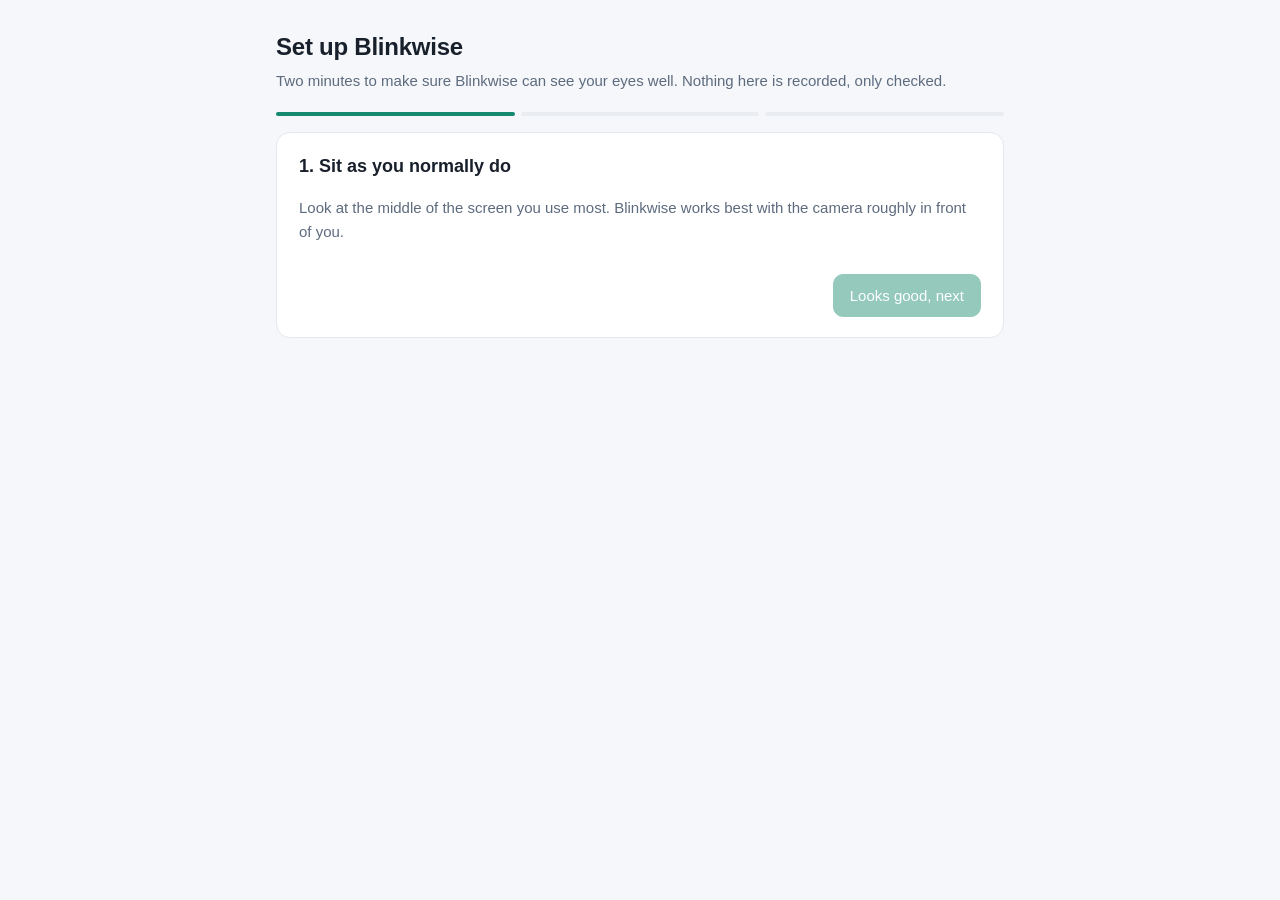
==== src/blinkwise/ui/static/setup.html @ ec41e7f0 "Vision limits measured; hidden-eye detection; first-run setup guide - Measured on real video: openne" ====
<!doctype html>
<html lang="en">
<head>
<meta charset="utf-8">
<meta name="viewport" content="width=device-width, initial-scale=1">
<title>Blinkwise Setup</title>
<style>
:root{
  --bg:#f5f7fa; --card:#ffffff; --ink:#18202b; --muted:#5d6b7e; --line:#e3e8ef;
  --accent:#138a6d; --accent-soft:#d6f1e8; --warn:#b26a00; --warn-soft:#fdf0d8;
  --bad:#c0392b; --bad-soft:#fbe1de; --track:#e9edf2;
}
@media (prefers-color-scheme: dark){
  :root:not([data-theme="light"]){
    --bg:#0f1318; --card:#171c23; --ink:#e9eef5; --muted:#9aa7b8; --line:#273040;
    --accent:#5cc8a8; --accent-soft:#163a31; --warn:#f0b44c; --warn-soft:#3a2d12;
    --bad:#ff7a6b; --bad-soft:#3d1c18; --track:#232b36;
  }
}
:root[data-theme="dark"]{
  --bg:#0f1318; --card:#171c23; --ink:#e9eef5; --muted:#9aa7b8; --line:#273040;
  --accent:#5cc8a8; --accent-soft:#163a31; --warn:#f0b44c; --warn-soft:#3a2d12;
  --bad:#ff7a6b; --bad-soft:#3d1c18; --track:#232b36;
}
*{box-sizing:border-box}
body{margin:0;background:var(--bg);color:var(--ink);font:15px/1.55 -apple-system,BlinkMacSystemFont,"Segoe UI",Roboto,Helvetica,Arial,sans-serif}
.wrap{max-width:760px;margin:0 auto;padding:28px 16px 56px}
h1{font-size:24px;margin:0 0 4px;letter-spacing:-.01em}
.lead{color:var(--muted);margin:0 0 20px}
.steps{display:flex;gap:6px;margin:0 0 16px}
.steps span{flex:1;height:4px;border-radius:2px;background:var(--track)}
.steps span.on{background:var(--accent)}
.card{background:var(--card);border:1px solid var(--line);border-radius:14px;padding:20px 22px;margin-bottom:14px}
h2{font-size:18px;margin:0 0 6px}
.muted{color:var(--muted)}
.checks{list-style:none;padding:0;margin:14px 0 0}
.checks li{display:flex;gap:12px;padding:10px 0;border-top:1px solid var(--line);align-items:flex-start}
.checks li:first-child{border-top:0}
.dot{flex:none;width:22px;height:22px;border-radius:50%;display:grid;place-items:center;font-size:13px;font-weight:700;margin-top:1px}
.dot.ok{background:var(--accent-soft);color:var(--accent)}
.dot.warn{background:var(--warn-soft);color:var(--warn)}
.dot.bad{background:var(--bad-soft);color:var(--bad)}
.dot.wait{background:var(--track);color:var(--muted)}
.checks b{display:block}
.checks small{color:var(--muted);font-size:13px}
.diagram{display:flex;justify-content:center;margin:8px 0 0}
svg text{fill:var(--muted);font-size:11px}
button{font:inherit;border:1px solid var(--line);background:var(--card);color:var(--ink);border-radius:10px;padding:9px 16px;cursor:pointer}
button.primary{background:var(--accent);border-color:var(--accent);color:#fff}
button:disabled{opacity:.45;cursor:default}
.row{display:flex;gap:10px;justify-content:flex-end;margin-top:16px;flex-wrap:wrap}
.blinks{display:flex;gap:14px;justify-content:center;margin:18px 0 6px}
.blinks svg{width:64px;height:40px}
.styles{display:grid;grid-template-columns:repeat(3,1fr);gap:10px;margin-top:12px}
@media (max-width:620px){.styles{grid-template-columns:1fr}}
.style{border:1.5px solid var(--line);border-radius:12px;padding:14px;cursor:pointer;background:var(--card);text-align:left}
.style.sel{border-color:var(--accent);background:var(--accent-soft)}
.style b{display:block;margin-bottom:4px}
.style small{color:var(--muted);font-size:13px;line-height:1.45;display:block}
.tips{margin:8px 0 0;padding-left:18px}
.tips li{margin:4px 0}
.hidden{display:none}
</style>
</head>
<body>
<div class="wrap">
  <h1>Set up Blinkwise</h1>
  <p class="lead">Two minutes to make sure Blinkwise can see your eyes well. Nothing here is recorded, only checked.</p>
  <div class="steps"><span id="s1" class="on"></span><span id="s2"></span><span id="s3"></span></div>

  <section class="card" id="step1">
    <h2>1. Sit as you normally do</h2>
    <p class="muted">Look at the middle of the screen you use most. Blinkwise works best with the camera roughly in front of you.</p>
    <div class="diagram" id="diagram"></div>
    <ul class="checks" id="checks"></ul>
    <div class="row"><button class="primary" id="next1" disabled>Looks good, next</button></div>
  </section>

  <section class="card hidden" id="step2">
    <h2>2. Blink 3 times</h2>
    <p class="muted">Normal, relaxed blinks. Each one ticks off below (there's about a second of delay).</p>
    <div class="blinks" id="blinks"></div>
    <p class="muted" id="blinkNote" style="text-align:center">Waiting for blinks...</p>
    <div class="row"><button id="back2">Back</button><button class="primary" id="next2" disabled>Next</button></div>
  </section>

  <section class="card hidden" id="step3">
    <h2>3. How present should Blinkwise be?</h2>
    <p class="muted">You can change this any time from the menu bar.</p>
    <div class="styles">
      <button class="style" data-preset="gentle"><b>Gentle</b><small>The menu-bar eye blinks when you stare. Breaks come as quiet notifications every 30 min. No pop-ups.</small></button>
      <button class="style sel" data-preset="balanced"><b>Balanced</b><small>A small eye on screen when you stare. A break card every 20 min. Important tips only. Steps up if you ignore it.</small></button>
      <button class="style" data-preset="coach"><b>Coach</b><small>A big "Blink" prompt and full-screen 20-second breaks with a countdown. For building the habit.</small></button>
    </div>
    <div class="row"><button id="back3">Back</button><button class="primary" id="finish">Finish</button></div>
  </section>

  <section class="card hidden" id="done">
    <h2>You're set</h2>
    <p class="muted">Blinkwise is now in your menu bar (the closed eye). It works best when:</p>
    <ul class="tips">
      <li>the camera faces you, within about 20 degrees of where you look (on top of your main screen is ideal);</li>
      <li>your face is lit from the front or side, not by a bright window behind you;</li>
      <li>you're about an arm's length (50-70 cm) away;</li>
      <li>no sunglasses (normal glasses are fine; tilt them slightly if reflections hide your eyes).</li>
    </ul>
    <div class="row"><button class="primary" id="openDash">Open dashboard</button></div>
  </section>
</div>

<script>
const TOKEN = "__BLINKWISE_TOKEN__";
const $ = id => document.getElementById(id);
const hist = [];      // recent samples for stable readings
let step = 1, blinkBase = null, preset = "balanced";

function median(a){ const s = a.filter(v => v != null).slice().sort((x,y) => x-y); return s.length ? s[Math.floor(s.length/2)] : null; }

function evaluate(d){
  const yaw = median(hist.map(h => h.head_yaw)), pitch = median(hist.map(h => h.head_pitch_now));
  const dist = median(hist.map(h => h.distance_cm)), lum = d.luminance;
  const checks = [];
  checks.push(d.face ? ["ok","We can see you", d.people_in_view > 1 ? `${d.people_in_view} people in view; Blinkwise follows the person closest to the screen.` : ""]
                     : ["bad","We can't find your face","Make sure the camera isn't covered and your face is in view."]);
  if (d.face){
    checks.push(d.eyes_hidden ? ["bad","We can't see your eyes","Take off sunglasses, or tilt your glasses or screen slightly so reflections don't cover your eyes."]
                              : ["ok","Both eyes are visible",""]);
    if (yaw != null){
      const a = Math.abs(yaw), side = yaw > 0 ? "right" : "left";
      if (a <= 20) checks.push(["ok", `Camera is in front of you (${a.toFixed(0)} degrees off)`, ""]);
      else if (a <= 30) checks.push(["warn", `Camera is ${a.toFixed(0)} degrees to your ${side}`, "This works, but blink detection is less accurate. Move the camera toward the screen you look at most."]);
      else checks.push(["bad", `Camera is ${a.toFixed(0)} degrees to your ${side}`, "Too far to the side to see your eyes reliably. Put the camera on top of the screen you use most."]);
    }
    if (pitch != null){
      if (pitch > 18) checks.push(["warn","The camera is well below your eyeline","Common with a laptop next to a big monitor. A webcam on top of the monitor works better."]);
      else if (pitch < -28) checks.push(["warn","The camera is well above your eyeline","Lower the camera, or raise your screen so you look at it straight on."]);
      else checks.push(["ok","Camera height is fine",""]);
    }
    if (dist != null){
      if (dist < 40) checks.push(["warn",`You're close to the screen (about ${dist.toFixed(0)} cm)`,"An arm's length (50-70 cm) is better for your eyes."]);
      else if (dist > 95) checks.push(["warn",`You're far from the camera (about ${dist.toFixed(0)} cm)`,"Your eyes are small in the image; sit a little closer if you can."]);
      else checks.push(["ok",`Distance is good (about ${dist.toFixed(0)} cm)`,""]);
    }
    if (lum != null){
      if (lum < 35) checks.push(["bad","It's too dark to see your eyes","Turn on a light in front of you or to the side."]);
      else if (lum < 55) checks.push(["warn","Your face is dimly lit","More light improves accuracy."]);
      else checks.push(["ok","Lighting is good",""]);
    }
  }
  return {checks, yaw, pitch};
}

function drawDiagram(yaw){
  const W = 300, H = 150, cx = W/2, cy = H - 22, R = 105;
  let s = `<svg viewBox="0 0 ${W} ${H}" width="300" role="img" aria-label="Top-down view: your head, your screen and the camera">`;
  // screen straight ahead
  s += `<line x1="${cx-55}" y1="${cy-R}" x2="${cx+55}" y2="${cy-R}" stroke="var(--muted)" stroke-width="6" stroke-linecap="round"/>`;
  s += `<text x="${cx}" y="${cy-R-10}" text-anchor="middle">your screen</text>`;
  // good zone (+/-20 deg)
  const z = 20*Math.PI/180;
  s += `<path d="M${cx},${cy} L${cx+R*Math.sin(-z)},${cy-R*Math.cos(z)} A${R},${R} 0 0 1 ${cx+R*Math.sin(z)},${cy-R*Math.cos(z)} Z" fill="var(--accent-soft)" opacity=".7"/>`;
  s += `<circle cx="${cx}" cy="${cy}" r="12" fill="var(--track)" stroke="var(--muted)"/><text x="${cx}" y="${cy+4}" text-anchor="middle" style="font-size:9px">you</text>`;
  if (yaw != null){
    // yaw > 0: camera is on the user's right (shown on the right, as seen from above/behind)
    const a = Math.max(-75, Math.min(75, yaw)) * Math.PI/180;
    const x = cx + (R-12)*Math.sin(a), y = cy - (R-12)*Math.cos(a);
    const col = Math.abs(yaw) <= 20 ? "var(--accent)" : Math.abs(yaw) <= 30 ? "var(--warn)" : "var(--bad)";
    s += `<line x1="${cx}" y1="${cy}" x2="${x}" y2="${y}" stroke="${col}" stroke-dasharray="3 3"/>`;
    s += `<rect x="${x-9}" y="${y-6}" width="18" height="12" rx="3" fill="${col}"/><circle cx="${x}" cy="${y}" r="3" fill="var(--card)"/>`;
    s += `<text x="${x}" y="${y+22}" text-anchor="middle">camera</text>`;
  }
  return s + `</svg>`;
}

function eyeSvg(done){
  const c = done ? "var(--accent)" : "var(--muted)";
  // closed eye with lashes once ticked, open eye while waiting
  return done
    ? `<svg viewBox="0 0 64 40"><path d="M6,14 Q32,38 58,14" fill="none" stroke="${c}" stroke-width="4" stroke-linecap="round"/>${[14,24,32,40,50].map((x,i)=>`<line x1="${x}" y1="${21+(i==2?3:i%2?2:0)}" x2="${x+(i-2)*2.5}" y2="${33+(i==2?3:i%2?2:0)}" stroke="${c}" stroke-width="3" stroke-linecap="round"/>`).join("")}</svg>`
    : `<svg viewBox="0 0 64 40"><path d="M6,20 Q32,0 58,20 Q32,40 6,20Z" fill="none" stroke="${c}" stroke-width="3.5"/><circle cx="32" cy="20" r="6" fill="${c}"/></svg>`;
}

function show(n){
  step = n;
  ["step1","step2","step3","done"].forEach((id,i) => $(id).classList.toggle("hidden", i+1 !== n));
  ["s1","s2","s3"].forEach((id,i) => $(id).classList.toggle("on", i < Math.min(n,3)));
  if (n === 2) blinkBase = null;
}

async function poll(){
  let d;
  try { d = await (await fetch("/api/live")).json(); } catch(e){ return; }
  if (!d.running) return;
  hist.push(d); if (hist.length > 6) hist.shift();
  if (step === 1){
    const {checks, yaw} = evaluate(d);
    $("diagram").innerHTML = drawDiagram(yaw);
    $("checks").innerHTML = checks.map(([lvl,t,sub]) =>
      `<li><span class="dot ${lvl}">${lvl==="ok"?"&#10003;":lvl==="warn"?"!":"&#215;"}</span><div><b>${t}</b>${sub?`<small>${sub}</small>`:""}</div></li>`).join("");
    $("next1").disabled = !d.face || checks.some(c => c[0] === "bad");
    $("next1").textContent = checks.some(c => c[0] === "warn") ? "Good enough, next" : "Looks good, next";
  } else if (step === 2){
    if (blinkBase === null) blinkBase = d.blinks_total;
    const n = Math.max(0, Math.min(3, d.blinks_total - blinkBase));
    $("blinks").innerHTML = [0,1,2].map(i => eyeSvg(i < n)).join("");
    $("blinkNote").textContent = n >= 3 ? "All 3 seen. Blink detection works for you." : n ? `Seen ${n} of 3...` : "Waiting for blinks...";
    $("next2").disabled = n < 3;
  }
}

$("next1").onclick = () => show(2);
$("back2").onclick = () => show(1);
$("next2").onclick = () => show(3);
$("back3").onclick = () => show(2);
document.querySelectorAll(".style").forEach(b => b.onclick = () => {
  document.querySelectorAll(".style").forEach(x => x.classList.remove("sel"));
  b.classList.add("sel"); preset = b.dataset.preset;
});
$("finish").onclick = async () => {
  const r = await fetch("/api/settings", {method:"POST", headers:{"Content-Type":"application/json","X-Blinkwise-Token":TOKEN},
                                          body: JSON.stringify({preset, setup_done:true})});
  if (r.ok) show(4);
};
$("openDash").onclick = () => location.href = "/";
show(1); poll(); setInterval(poll, 500);
</script>
</body>
</html>
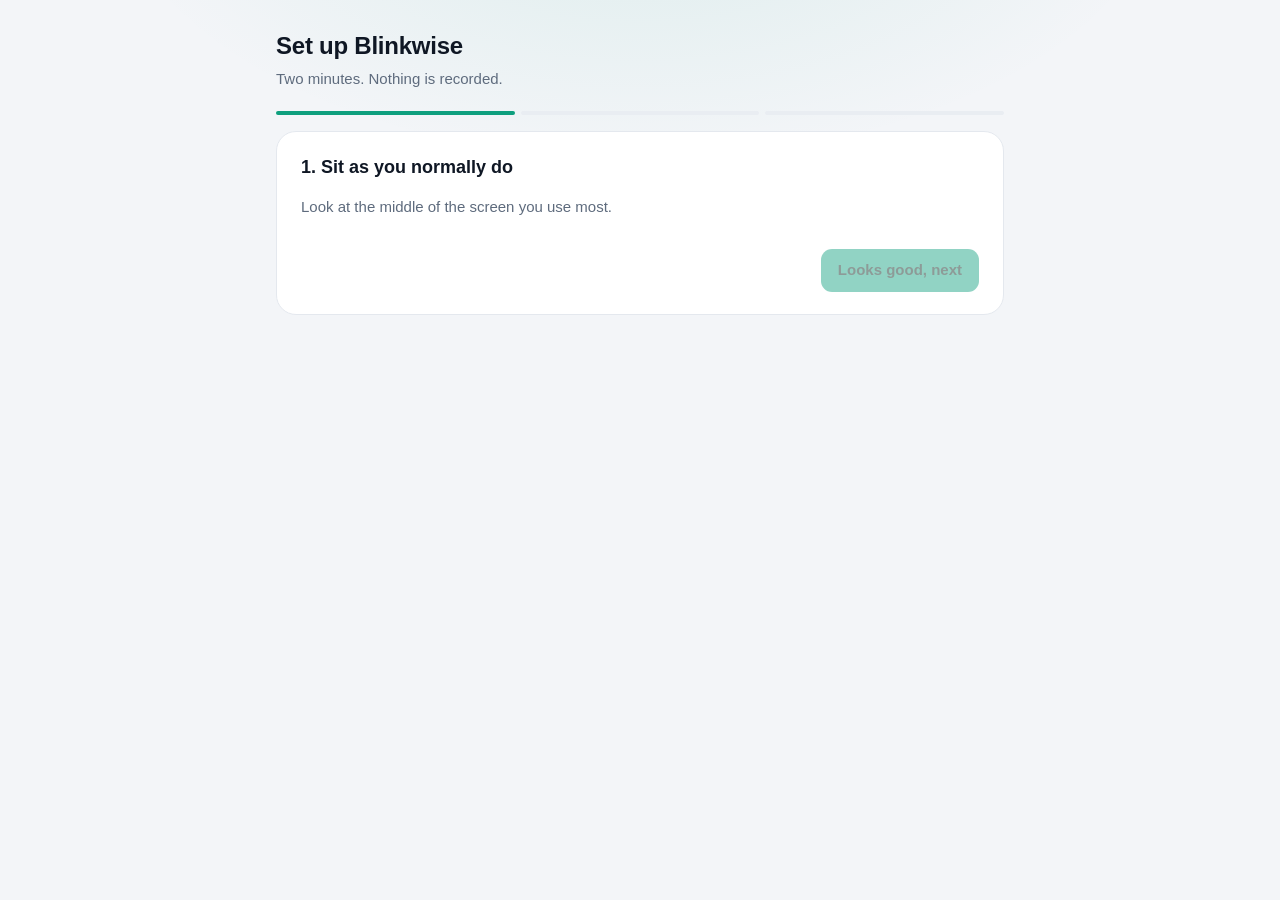
==== commit b43453e0: "Redesigned dashboard, screen time, data minimisation - Screen time: camera-measured time with eyes o" ====
--- a/src/blinkwise/ui/static/setup.html
+++ b/src/blinkwise/ui/static/setup.html
@@ -6,31 +6,34 @@
 <title>Blinkwise Setup</title>
 <style>
 :root{
-  --bg:#f5f7fa; --card:#ffffff; --ink:#18202b; --muted:#5d6b7e; --line:#e3e8ef;
-  --accent:#138a6d; --accent-soft:#d6f1e8; --warn:#b26a00; --warn-soft:#fdf0d8;
-  --bad:#c0392b; --bad-soft:#fbe1de; --track:#e9edf2;
+  --bg:#f3f5f8; --glow:rgba(14,159,126,.10); --card:#ffffff; --ink:#0f1724; --muted:#5e6b7d; --line:#e4e8ee;
+  --accent:#0e9f7e; --accent-soft:rgba(14,159,126,.12); --warn:#c27c00; --warn-soft:rgba(194,124,0,.12);
+  --bad:#d64545; --bad-soft:rgba(214,69,69,.12); --track:#e9edf2;
 }
 @media (prefers-color-scheme: dark){
   :root:not([data-theme="light"]){
-    --bg:#0f1318; --card:#171c23; --ink:#e9eef5; --muted:#9aa7b8; --line:#273040;
-    --accent:#5cc8a8; --accent-soft:#163a31; --warn:#f0b44c; --warn-soft:#3a2d12;
-    --bad:#ff7a6b; --bad-soft:#3d1c18; --track:#232b36;
+    --bg:#0a0f1a; --glow:rgba(52,211,166,.12); --card:rgba(255,255,255,.035); --ink:#e8eef6; --muted:#8b98ab;
+    --line:rgba(255,255,255,.075); --accent:#34d3a6; --accent-soft:rgba(52,211,166,.14); --warn:#f5b94a;
+    --warn-soft:rgba(245,185,74,.14); --bad:#ff7a6b; --bad-soft:rgba(255,122,107,.14); --track:rgba(255,255,255,.08);
   }
 }
 :root[data-theme="dark"]{
-  --bg:#0f1318; --card:#171c23; --ink:#e9eef5; --muted:#9aa7b8; --line:#273040;
-  --accent:#5cc8a8; --accent-soft:#163a31; --warn:#f0b44c; --warn-soft:#3a2d12;
-  --bad:#ff7a6b; --bad-soft:#3d1c18; --track:#232b36;
+  --bg:#0a0f1a; --glow:rgba(52,211,166,.12); --card:rgba(255,255,255,.035); --ink:#e8eef6; --muted:#8b98ab;
+  --line:rgba(255,255,255,.075); --accent:#34d3a6; --accent-soft:rgba(52,211,166,.14); --warn:#f5b94a;
+  --warn-soft:rgba(245,185,74,.14); --bad:#ff7a6b; --bad-soft:rgba(255,122,107,.14); --track:rgba(255,255,255,.08);
 }
 *{box-sizing:border-box}
-body{margin:0;background:var(--bg);color:var(--ink);font:15px/1.55 -apple-system,BlinkMacSystemFont,"Segoe UI",Roboto,Helvetica,Arial,sans-serif}
+[hidden]{display:none!important}
+body{margin:0;min-height:100vh;background:var(--bg);color:var(--ink);
+  background-image:radial-gradient(900px 500px at 50% -15%,var(--glow),transparent 60%);background-attachment:fixed;
+  font:15px/1.5 -apple-system,BlinkMacSystemFont,"SF Pro Text","Inter","Segoe UI",Roboto,Helvetica,Arial,sans-serif;-webkit-font-smoothing:antialiased}
 .wrap{max-width:760px;margin:0 auto;padding:28px 16px 56px}
 h1{font-size:24px;margin:0 0 4px;letter-spacing:-.01em}
 .lead{color:var(--muted);margin:0 0 20px}
 .steps{display:flex;gap:6px;margin:0 0 16px}
 .steps span{flex:1;height:4px;border-radius:2px;background:var(--track)}
 .steps span.on{background:var(--accent)}
-.card{background:var(--card);border:1px solid var(--line);border-radius:14px;padding:20px 22px;margin-bottom:14px}
+.card{background:var(--card);border:1px solid var(--line);border-radius:20px;padding:22px 24px;margin-bottom:14px;backdrop-filter:blur(12px)}
 h2{font-size:18px;margin:0 0 6px}
 .muted{color:var(--muted)}
 .checks{list-style:none;padding:0;margin:14px 0 0}
@@ -45,15 +48,15 @@
 .checks small{color:var(--muted);font-size:13px}
 .diagram{display:flex;justify-content:center;margin:8px 0 0}
 svg text{fill:var(--muted);font-size:11px}
-button{font:inherit;border:1px solid var(--line);background:var(--card);color:var(--ink);border-radius:10px;padding:9px 16px;cursor:pointer}
-button.primary{background:var(--accent);border-color:var(--accent);color:#fff}
+button{font:inherit;border:1px solid var(--line);background:var(--card);color:var(--ink);border-radius:11px;padding:9px 16px;cursor:pointer}
+button.primary{background:var(--accent);border-color:transparent;color:#05241c;font-weight:600}
 button:disabled{opacity:.45;cursor:default}
 .row{display:flex;gap:10px;justify-content:flex-end;margin-top:16px;flex-wrap:wrap}
 .blinks{display:flex;gap:14px;justify-content:center;margin:18px 0 6px}
 .blinks svg{width:64px;height:40px}
 .styles{display:grid;grid-template-columns:repeat(3,1fr);gap:10px;margin-top:12px}
 @media (max-width:620px){.styles{grid-template-columns:1fr}}
-.style{border:1.5px solid var(--line);border-radius:12px;padding:14px;cursor:pointer;background:var(--card);text-align:left}
+.style{border:1.5px solid var(--line);border-radius:14px;padding:14px;cursor:pointer;background:var(--card);color:var(--ink);text-align:left}
 .style.sel{border-color:var(--accent);background:var(--accent-soft)}
 .style b{display:block;margin-bottom:4px}
 .style small{color:var(--muted);font-size:13px;line-height:1.45;display:block}
@@ -65,12 +68,12 @@
 <body>
 <div class="wrap">
   <h1>Set up Blinkwise</h1>
-  <p class="lead">Two minutes to make sure Blinkwise can see your eyes well. Nothing here is recorded, only checked.</p>
+  <p class="lead">Two minutes. Nothing is recorded.</p>
   <div class="steps"><span id="s1" class="on"></span><span id="s2"></span><span id="s3"></span></div>
 
   <section class="card" id="step1">
     <h2>1. Sit as you normally do</h2>
-    <p class="muted">Look at the middle of the screen you use most. Blinkwise works best with the camera roughly in front of you.</p>
+    <p class="muted">Look at the middle of the screen you use most.</p>
     <div class="diagram" id="diagram"></div>
     <ul class="checks" id="checks"></ul>
     <div class="row"><button class="primary" id="next1" disabled>Looks good, next</button></div>
@@ -78,7 +81,7 @@
 
   <section class="card hidden" id="step2">
     <h2>2. Blink 3 times</h2>
-    <p class="muted">Normal, relaxed blinks. Each one ticks off below (there's about a second of delay).</p>
+    <p class="muted">Normal, relaxed blinks.</p>
     <div class="blinks" id="blinks"></div>
     <p class="muted" id="blinkNote" style="text-align:center">Waiting for blinks...</p>
     <div class="row"><button id="back2">Back</button><button class="primary" id="next2" disabled>Next</button></div>
@@ -86,23 +89,23 @@
 
   <section class="card hidden" id="step3">
     <h2>3. How present should Blinkwise be?</h2>
-    <p class="muted">You can change this any time from the menu bar.</p>
+    <p class="muted">Change it any time from the menu bar.</p>
     <div class="styles">
-      <button class="style" data-preset="gentle"><b>Gentle</b><small>The menu-bar eye blinks when you stare. Breaks come as quiet notifications every 30 min. No pop-ups.</small></button>
-      <button class="style sel" data-preset="balanced"><b>Balanced</b><small>A small eye on screen when you stare. A break card every 20 min. Important tips only. Steps up if you ignore it.</small></button>
-      <button class="style" data-preset="coach"><b>Coach</b><small>A big "Blink" prompt and full-screen 20-second breaks with a countdown. For building the habit.</small></button>
+      <button class="style" data-preset="gentle"><b>Gentle</b><small>Menu-bar blink. Quiet notifications.</small></button>
+      <button class="style sel" data-preset="balanced"><b>Balanced</b><small>Small on-screen eye. Break card every 20 min.</small></button>
+      <button class="style" data-preset="coach"><b>Coach</b><small>Big Blink prompt. Full-screen breaks.</small></button>
     </div>
     <div class="row"><button id="back3">Back</button><button class="primary" id="finish">Finish</button></div>
   </section>
 
   <section class="card hidden" id="done">
     <h2>You're set</h2>
-    <p class="muted">Blinkwise is now in your menu bar (the closed eye). It works best when:</p>
+    <p class="muted">Blinkwise lives in your menu bar (the closed eye). Best results:</p>
     <ul class="tips">
-      <li>the camera faces you, within about 20 degrees of where you look (on top of your main screen is ideal);</li>
-      <li>your face is lit from the front or side, not by a bright window behind you;</li>
-      <li>you're about an arm's length (50-70 cm) away;</li>
-      <li>no sunglasses (normal glasses are fine; tilt them slightly if reflections hide your eyes).</li>
+      <li>Camera on top of your main screen</li>
+      <li>Light in front of you, not behind</li>
+      <li>About an arm's length away</li>
+      <li>Glasses fine, sunglasses not</li>
     </ul>
     <div class="row"><button class="primary" id="openDash">Open dashboard</button></div>
   </section>
@@ -137,7 +140,7 @@
       else checks.push(["ok","Camera height is fine",""]);
     }
     if (dist != null){
-      if (dist < 40) checks.push(["warn",`You're close to the screen (about ${dist.toFixed(0)} cm)`,"An arm's length (50-70 cm) is better for your eyes."]);
+      if (dist < 50) checks.push(["warn",`A bit close (about ${dist.toFixed(0)} cm)`,"Aim for an arm's length, 50-70 cm."]);
       else if (dist > 95) checks.push(["warn",`You're far from the camera (about ${dist.toFixed(0)} cm)`,"Your eyes are small in the image; sit a little closer if you can."]);
       else checks.push(["ok",`Distance is good (about ${dist.toFixed(0)} cm)`,""]);
     }
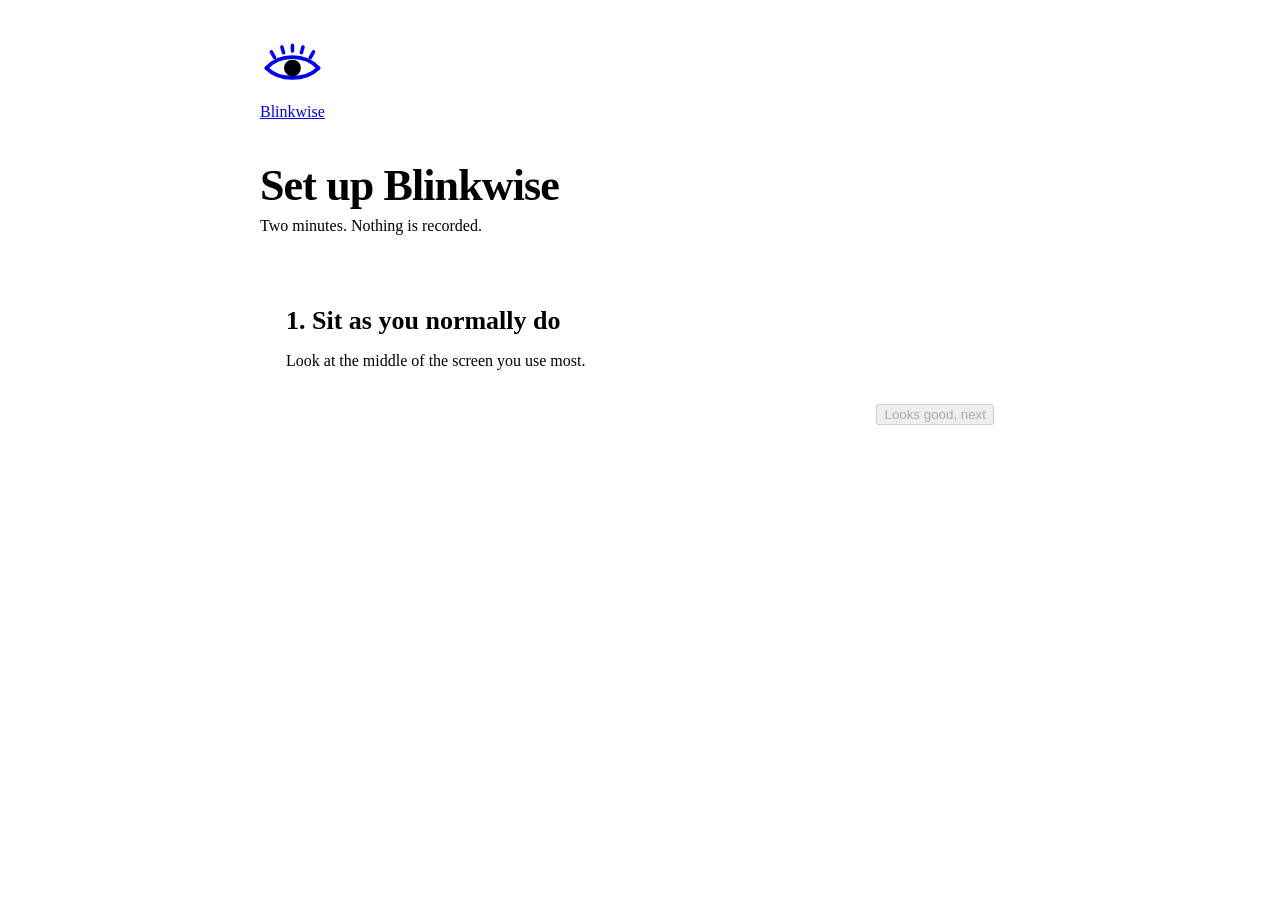
==== commit 1f58d020: "Redesign: paper-and-ink look with a live eye, Fraunces + Atkinson Hyperlegible, Phosphor icons One d" ====
--- a/src/blinkwise/ui/static/setup.html
+++ b/src/blinkwise/ui/static/setup.html
@@ -4,69 +4,60 @@
 <meta charset="utf-8">
 <meta name="viewport" content="width=device-width, initial-scale=1">
 <title>Blinkwise Setup</title>
+<link rel="stylesheet" href="/theme.css">
 <style>
-:root{
-  --bg:#f3f5f8; --glow:rgba(14,159,126,.10); --card:#ffffff; --ink:#0f1724; --muted:#5e6b7d; --line:#e4e8ee;
-  --accent:#0e9f7e; --accent-soft:rgba(14,159,126,.12); --warn:#c27c00; --warn-soft:rgba(194,124,0,.12);
-  --bad:#d64545; --bad-soft:rgba(214,69,69,.12); --track:#e9edf2;
-}
-@media (prefers-color-scheme: dark){
-  :root:not([data-theme="light"]){
-    --bg:#0a0f1a; --glow:rgba(52,211,166,.12); --card:rgba(255,255,255,.035); --ink:#e8eef6; --muted:#8b98ab;
-    --line:rgba(255,255,255,.075); --accent:#34d3a6; --accent-soft:rgba(52,211,166,.14); --warn:#f5b94a;
-    --warn-soft:rgba(245,185,74,.14); --bad:#ff7a6b; --bad-soft:rgba(255,122,107,.14); --track:rgba(255,255,255,.08);
-  }
-}
-:root[data-theme="dark"]{
-  --bg:#0a0f1a; --glow:rgba(52,211,166,.12); --card:rgba(255,255,255,.035); --ink:#e8eef6; --muted:#8b98ab;
-  --line:rgba(255,255,255,.075); --accent:#34d3a6; --accent-soft:rgba(52,211,166,.14); --warn:#f5b94a;
-  --warn-soft:rgba(245,185,74,.14); --bad:#ff7a6b; --bad-soft:rgba(255,122,107,.14); --track:rgba(255,255,255,.08);
-}
-*{box-sizing:border-box}
-[hidden]{display:none!important}
-body{margin:0;min-height:100vh;background:var(--bg);color:var(--ink);
-  background-image:radial-gradient(900px 500px at 50% -15%,var(--glow),transparent 60%);background-attachment:fixed;
-  font:15px/1.5 -apple-system,BlinkMacSystemFont,"SF Pro Text","Inter","Segoe UI",Roboto,Helvetica,Arial,sans-serif;-webkit-font-smoothing:antialiased}
-.wrap{max-width:760px;margin:0 auto;padding:28px 16px 56px}
-h1{font-size:24px;margin:0 0 4px;letter-spacing:-.01em}
-.lead{color:var(--muted);margin:0 0 20px}
-.steps{display:flex;gap:6px;margin:0 0 16px}
-.steps span{flex:1;height:4px;border-radius:2px;background:var(--track)}
-.steps span.on{background:var(--accent)}
-.card{background:var(--card);border:1px solid var(--line);border-radius:20px;padding:22px 24px;margin-bottom:14px;backdrop-filter:blur(12px)}
-h2{font-size:18px;margin:0 0 6px}
-.muted{color:var(--muted)}
-.checks{list-style:none;padding:0;margin:14px 0 0}
-.checks li{display:flex;gap:12px;padding:10px 0;border-top:1px solid var(--line);align-items:flex-start}
+:root{--bg:var(--paper);--card:var(--sheet);--line:var(--rule);--accent:var(--good);--accent-soft:var(--good-soft);
+  --warn-soft:color-mix(in srgb,var(--warn) 14%,transparent);--bad-soft:var(--hot-soft)}
+.wrap{max-width:760px;margin:0 auto;padding:26px 20px 64px}
+.top{display:flex;align-items:center;gap:14px;padding-bottom:16px;border-bottom:1px solid var(--ink);margin-bottom:26px}
+h1{font-size:44px;line-height:1.05;margin:0 0 8px;letter-spacing:-.02em}
+.lead{color:var(--muted);margin:0 0 22px;font:italic 400 19px/1.4 var(--display)}
+.steps{display:flex;gap:6px;margin:0 0 22px}
+.steps span{flex:1;height:3px;background:var(--track)}
+.steps span.on{background:var(--hot)}
+.card{background:var(--sheet);border:1px solid var(--rule);border-top:2px solid var(--ink);padding:24px 26px;margin-bottom:16px}
+h2{font-size:26px;margin:0 0 6px}
+.checks{list-style:none;padding:0;margin:16px 0 0}
+.checks li{display:flex;gap:14px;padding:12px 0;border-top:1px solid var(--rule2);align-items:flex-start}
 .checks li:first-child{border-top:0}
-.dot{flex:none;width:22px;height:22px;border-radius:50%;display:grid;place-items:center;font-size:13px;font-weight:700;margin-top:1px}
-.dot.ok{background:var(--accent-soft);color:var(--accent)}
-.dot.warn{background:var(--warn-soft);color:var(--warn)}
-.dot.bad{background:var(--bad-soft);color:var(--bad)}
-.dot.wait{background:var(--track);color:var(--muted)}
+.dot{flex:none;width:24px;height:24px;border-radius:50%;display:grid;place-items:center;font-size:13px;font-weight:700;margin-top:1px;border:1.5px solid currentColor}
+.dot.ok{color:var(--good)}
+.dot.warn{color:var(--warn)}
+.dot.bad{color:var(--hot);background:var(--hot-soft)}
+.dot.wait{color:var(--faint)}
 .checks b{display:block}
-.checks small{color:var(--muted);font-size:13px}
-.diagram{display:flex;justify-content:center;margin:8px 0 0}
-svg text{fill:var(--muted);font-size:11px}
-button{font:inherit;border:1px solid var(--line);background:var(--card);color:var(--ink);border-radius:11px;padding:9px 16px;cursor:pointer}
-button.primary{background:var(--accent);border-color:transparent;color:#05241c;font-weight:600}
-button:disabled{opacity:.45;cursor:default}
-.row{display:flex;gap:10px;justify-content:flex-end;margin-top:16px;flex-wrap:wrap}
-.blinks{display:flex;gap:14px;justify-content:center;margin:18px 0 6px}
-.blinks svg{width:64px;height:40px}
-.styles{display:grid;grid-template-columns:repeat(3,1fr);gap:10px;margin-top:12px}
+.checks small{color:var(--muted);font-size:14px}
+.diagram{display:flex;justify-content:center;margin:10px 0 0}
+svg text{fill:var(--muted);font:11px var(--text)}
+.row{display:flex;gap:10px;justify-content:flex-end;margin-top:18px;flex-wrap:wrap}
+.blinks{display:flex;gap:14px;justify-content:center;margin:20px 0 6px}
+.blinks svg{width:72px;height:45px}
+.styles{display:grid;grid-template-columns:repeat(3,1fr);gap:0;margin-top:14px;border:1px solid var(--ink)}
 @media (max-width:620px){.styles{grid-template-columns:1fr}}
-.style{border:1.5px solid var(--line);border-radius:14px;padding:14px;cursor:pointer;background:var(--card);color:var(--ink);text-align:left}
-.style.sel{border-color:var(--accent);background:var(--accent-soft)}
-.style b{display:block;margin-bottom:4px}
-.style small{color:var(--muted);font-size:13px;line-height:1.45;display:block}
-.tips{margin:8px 0 0;padding-left:18px}
-.tips li{margin:4px 0}
+.style{border:0;border-radius:0;padding:16px;cursor:pointer;background:transparent;color:var(--ink);text-align:left;display:block;font-weight:400}
+.style+.style{border-left:1px solid var(--rule)}
+@media (max-width:620px){.style+.style{border-left:0;border-top:1px solid var(--rule)}}
+.style:hover{background:var(--sheet2);color:var(--ink)}
+.style.sel{background:var(--ink);color:var(--paper)}
+.style b{display:block;margin-bottom:6px;font:400 21px/1.1 var(--display)}
+.style small{opacity:.75;font-size:13.5px;line-height:1.45;display:block}
+.tips{margin:10px 0 0;padding-left:20px}
+.tips li{margin:5px 0}
 .hidden{display:none}
+.stage{position:relative;height:210px;display:grid;place-items:center;margin:16px 0 8px;border:1px solid var(--rule2);background:var(--paper)}
+.cue{width:84px;height:84px;border-radius:50%;border:2px solid var(--ink);background:transparent;transition:transform .12s ease,background .12s ease}
+.cue.on{background:var(--hot);border-color:var(--hot);transform:scale(1.35)}
+.arrow{font:400 70px/1 var(--display);color:var(--hot);position:absolute}
+.prompt{text-align:center;font:400 22px/1.3 var(--display);margin:0;min-height:30px}
+.bar{height:3px;background:var(--track);overflow:hidden;margin-top:16px}
+.bar span{display:block;height:100%;width:0;background:var(--hot);transition:width .2s linear}
+.link{background:none;border:0;color:var(--hot);padding:0;font-weight:700;cursor:pointer;text-decoration:underline}
+.link:hover{background:none;color:var(--hot)}
 </style>
 </head>
 <body>
 <div class="wrap">
+  <header class="top"><a class="brand" href="/" aria-label="Blinkwise"><svg viewBox="0 0 40 40" aria-hidden="true"><path d="M4 21c8-9 24-9 32 0" fill="none" stroke="currentColor" stroke-width="2.4" stroke-linecap="round"/><path d="M4 21c8 8 24 8 32 0" fill="none" stroke="currentColor" stroke-width="2.4" stroke-linecap="round"/><circle cx="20" cy="21" r="5.2" fill="var(--hot)"/><path d="M9 14.5 7 11M14.5 11.5 13.5 8M20 10.5V7M25.5 11.5 26.5 8M31 14.5 33 11" stroke="currentColor" stroke-width="2.2" stroke-linecap="round"/></svg>Blinkwise</a></header>
   <h1>Set up Blinkwise</h1>
   <p class="lead">Two minutes. Nothing is recorded.</p>
   <div class="steps"><span id="s1" class="on"></span><span id="s2"></span><span id="s3"></span></div>
@@ -84,6 +75,7 @@
     <p class="muted">Normal, relaxed blinks.</p>
     <div class="blinks" id="blinks"></div>
     <p class="muted" id="blinkNote" style="text-align:center">Waiting for blinks...</p>
+    <p class="muted" id="calHint" style="text-align:center" hidden>Not catching your blinks? <button class="link" id="calFromBlink">Tune it to your eyes</button> (40 s)</p>
     <div class="row"><button id="back2">Back</button><button class="primary" id="next2" disabled>Next</button></div>
   </section>
 
@@ -98,9 +90,24 @@
     <div class="row"><button id="back3">Back</button><button class="primary" id="finish">Finish</button></div>
   </section>
 
+  <section class="card hidden" id="calib">
+    <h2>Tune to your eyes</h2>
+    <p class="muted" id="calIntro">40 seconds. Blink when the dot pulses, then follow the prompts. Only a few numbers are kept.</p>
+    <div class="stage"><div class="cue" id="cue"></div><div class="arrow" id="arrow" hidden>&#8595;</div></div>
+    <p class="prompt" id="calPrompt"></p>
+    <div class="bar"><span id="calBar"></span></div>
+    <ul class="checks" id="calResult" hidden></ul>
+    <div class="row">
+      <button id="calCancel">Cancel</button>
+      <button id="calReset" hidden>Use default settings</button>
+      <button class="primary" id="calStart">Start</button>
+      <button class="primary" id="calSave" hidden>Use my settings</button>
+    </div>
+  </section>
+
   <section class="card hidden" id="done">
     <h2>You're set</h2>
-    <p class="muted">Blinkwise lives in your menu bar (the closed eye). Best results:</p>
+    <p class="muted">Blinkwise lives in your menu bar (the eye icon). Best results:</p>
     <ul class="tips">
       <li>Camera on top of your main screen</li>
       <li>Light in front of you, not behind</li>
@@ -115,7 +122,7 @@
 const TOKEN = "__BLINKWISE_TOKEN__";
 const $ = id => document.getElementById(id);
 const hist = [];      // recent samples for stable readings
-let step = 1, blinkBase = null, preset = "balanced";
+let step = 1, blinkBase = null, preset = "balanced", blinkStepAt = 0, calFrom = 1, calRunning = false;
 
 function median(a){ const s = a.filter(v => v != null).slice().sort((x,y) => x-y); return s.length ? s[Math.floor(s.length/2)] : null; }
 
@@ -185,15 +192,65 @@
 
 function show(n){
   step = n;
-  ["step1","step2","step3","done"].forEach((id,i) => $(id).classList.toggle("hidden", i+1 !== n));
+  ["step1","step2","step3","done","calib"].forEach((id,i) => $(id).classList.toggle("hidden", i+1 !== n));
   ["s1","s2","s3"].forEach((id,i) => $(id).classList.toggle("on", i < Math.min(n,3)));
-  if (n === 2) blinkBase = null;
-}
-
+  if (n === 2){ blinkBase = null; blinkStepAt = Date.now(); }
+  if (n === 5) calReady();
+  clearTimeout(pollTimer); poll();
+}
+
+async function act(a){
+  await fetch("/api/action", {method:"POST", headers:{"Content-Type":"application/json","X-Blinkwise-Token":TOKEN},
+                              body: JSON.stringify({action:a})});
+}
+
+function calReady(){
+  calRunning = false;
+  $("cue").classList.remove("on"); $("arrow").hidden = true; $("cue").hidden = false;
+  $("calPrompt").textContent = ""; $("calBar").style.width = "0";
+  $("calResult").hidden = true; $("calIntro").hidden = false;
+  $("calStart").hidden = false; $("calStart").disabled = false; $("calStart").textContent = "Start";
+  $("calSave").hidden = true; $("calReset").hidden = true; $("calCancel").textContent = "Back";
+}
+
+function renderCal(d){
+  const c = d.calibration;
+  if (d.paused){ $("calPrompt").textContent = "The camera is paused. Resume it from the menu bar first."; $("calStart").disabled = true; return; }
+  $("calStart").disabled = false;
+  $("calReset").hidden = !d.calibrated || calRunning || (c && c.done);
+  if (!calRunning || !c) return;
+  if (!c.done){
+    $("calIntro").hidden = true;
+    $("cue").classList.toggle("on", !!c.cue);
+    $("cue").hidden = c.step === "down"; $("arrow").hidden = !c.look_down;
+    $("calPrompt").textContent = c.step === "down" ? (c.look_down ? "Look at your keyboard" : "Look back at the screen") : c.prompt;
+    $("calBar").style.width = (c.progress*100) + "%";
+    return;
+  }
+  calRunning = false;
+  $("cue").hidden = false; $("cue").classList.remove("on"); $("arrow").hidden = true; $("calBar").style.width = "100%";
+  $("calPrompt").textContent = !c.ok ? "Couldn't tune it this time" : c.improved ? "Found settings that fit your eyes" : "The default settings already fit you";
+  const rows = [];
+  if (c.default) rows.push([c.ok ? "ok" : "bad", "Default settings", c.default]);
+  if (c.improved) rows.push(["ok", "Your settings", c.best]);
+  if (!c.ok) rows.push(["warn", "Tip", c.message]);
+  $("calResult").innerHTML = rows.map(([lvl,t,sub]) => `<li><span class="dot ${lvl}">${lvl==="ok"?"&#10003;":lvl==="warn"?"!":"&#215;"}</span><div><b>${t}</b><small>${esc(sub)}</small></div></li>`).join("");
+  $("calResult").hidden = false;
+  $("calStart").hidden = c.improved; $("calStart").textContent = "Try again";
+  $("calSave").hidden = !c.improved;
+  $("calCancel").textContent = c.improved ? "Keep defaults" : "Done";
+}
+
+function esc(s){ return String(s ?? "").replace(/[&<>"']/g, ch => ({"&":"&amp;","<":"&lt;",">":"&gt;",'"':"&quot;","'":"&#39;"}[ch])); }
+
+let pollTimer = null;
 async function poll(){
+  clearTimeout(pollTimer);
+  pollTimer = setTimeout(poll, step === 5 && calRunning ? 100 : 500);   // cues need quick updates
   let d;
   try { d = await (await fetch("/api/live")).json(); } catch(e){ return; }
   if (!d.running) return;
+  if (step === 5){ renderCal(d); return; }
   hist.push(d); if (hist.length > 6) hist.shift();
   if (step === 1){
     const {checks, yaw} = evaluate(d);
@@ -208,6 +265,7 @@
     $("blinks").innerHTML = [0,1,2].map(i => eyeSvg(i < n)).join("");
     $("blinkNote").textContent = n >= 3 ? "All 3 seen. Blink detection works for you." : n ? `Seen ${n} of 3...` : "Waiting for blinks...";
     $("next2").disabled = n < 3;
+    $("calHint").hidden = n >= 3 || Date.now() - blinkStepAt < 12000;
   }
 }
 
@@ -225,7 +283,22 @@
   if (r.ok) show(4);
 };
 $("openDash").onclick = () => location.href = "/";
-show(1); poll(); setInterval(poll, 500);
+$("calFromBlink").onclick = () => { calFrom = 2; show(5); };
+$("calStart").onclick = async () => {
+  calReady(); calRunning = true; $("calStart").hidden = true; $("calCancel").textContent = "Cancel";
+  $("calIntro").hidden = true; $("calPrompt").textContent = "Look at your screen as usual.";
+  await act("calibrate"); poll();
+};
+$("calSave").onclick = async () => { await act("calibrate_save"); leaveCal(); };
+$("calReset").onclick = async () => { await act("calibrate_reset"); $("calPrompt").textContent = "Back to the default settings."; $("calReset").hidden = true; };
+$("calCancel").onclick = async () => { await act("calibrate_cancel"); leaveCal(); };
+function leaveCal(){ calRunning = false; if (calFrom === 0) location.href = "/"; else show(calFrom); }
+window.addEventListener("hashchange", () => { if (location.hash === "#calibrate") location.reload(); });
+if (location.hash === "#calibrate"){
+  calFrom = 0; document.querySelector(".steps").hidden = true;
+  document.querySelector("h1").textContent = "Blink detection"; document.querySelector(".lead").hidden = true;
+  show(5);
+} else show(1);
 </script>
 </body>
 </html>
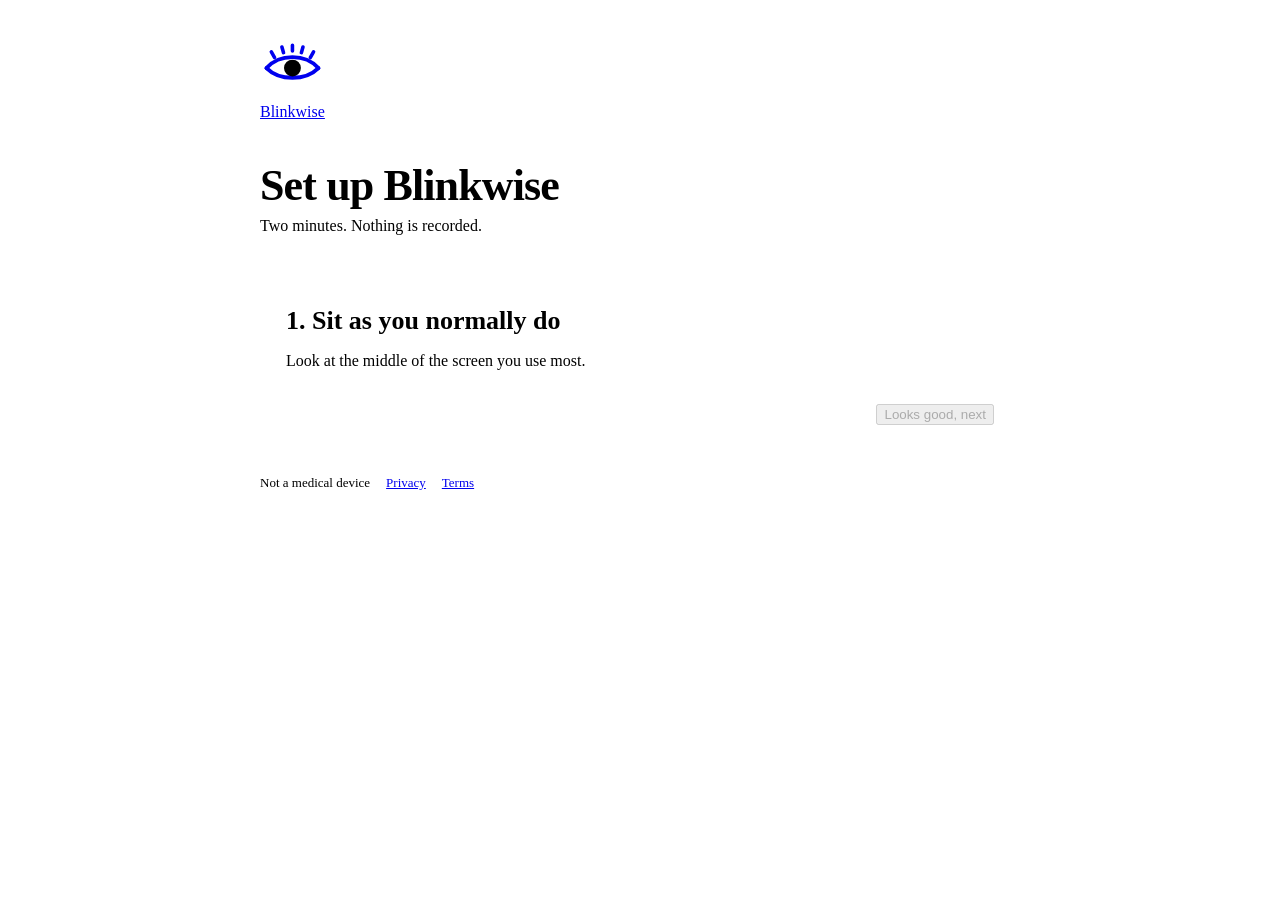
==== commit 14622034: "Privacy Policy, Terms of Use and consent: in the app, the setup guide and the Family site * src/blin" ====
--- a/src/blinkwise/ui/static/setup.html
+++ b/src/blinkwise/ui/static/setup.html
@@ -53,6 +53,9 @@
 .bar span{display:block;height:100%;width:0;background:var(--hot);transition:width .2s linear}
 .link{background:none;border:0;color:var(--hot);padding:0;font-weight:700;cursor:pointer;text-decoration:underline}
 .link:hover{background:none;color:var(--hot)}
+.agree{display:flex;gap:12px;align-items:flex-start;padding:14px 16px;margin-top:14px;background:var(--paper);border:1px solid var(--rule);font-size:15px;cursor:pointer}
+.agree input{width:20px;height:20px;margin-top:2px;flex:none;accent-color:var(--ink)}
+footer.legal{margin-top:26px;font-size:13px;color:var(--muted);display:flex;gap:16px}
 </style>
 </head>
 <body>
@@ -61,6 +64,19 @@
   <h1>Set up Blinkwise</h1>
   <p class="lead">Two minutes. Nothing is recorded.</p>
   <div class="steps"><span id="s1" class="on"></span><span id="s2"></span><span id="s3"></span></div>
+
+  <section class="card hidden" id="step0">
+    <h2>Before the camera turns on</h2>
+    <ul class="tips">
+      <li><b>Everything stays on this computer.</b> Camera images are analysed in memory and discarded. They are never saved or sent anywhere.</li>
+      <li><b>Not a medical device.</b> Blinkwise estimates habits with a webcam to help you build better ones. It doesn't diagnose or treat anything, and its numbers can be wrong.</li>
+      <li><b>See an eye-care professional</b> for pain, redness, persistent dryness, blurred vision or any change in your sight.</li>
+      <li><b>Never use it for safety decisions</b>, such as whether you're alert enough to drive.</li>
+    </ul>
+    <p class="muted">Read the <a href="/privacy" target="_blank" rel="noopener">Privacy Policy</a> and <a href="/terms" target="_blank" rel="noopener">Terms of Use</a>.</p>
+    <label class="agree"><input type="checkbox" id="agree"> I have read and agree to the Privacy Policy and Terms of Use, and I understand Blinkwise is not a medical device. If I'm under 18, my parent or guardian agrees too.</label>
+    <div class="row"><button class="primary" id="agreeBtn" disabled>Agree and turn on the camera</button></div>
+  </section>
 
   <section class="card" id="step1">
     <h2>1. Sit as you normally do</h2>
@@ -116,6 +132,7 @@
     </ul>
     <div class="row"><button class="primary" id="openDash">Open dashboard</button></div>
   </section>
+  <footer class="legal"><span>Not a medical device</span><a href="/privacy" target="_blank" rel="noopener">Privacy</a><a href="/terms" target="_blank" rel="noopener">Terms</a></footer>
 </div>
 
 <script>
@@ -192,7 +209,7 @@
 
 function show(n){
   step = n;
-  ["step1","step2","step3","done","calib"].forEach((id,i) => $(id).classList.toggle("hidden", i+1 !== n));
+  ["step0","step1","step2","step3","done","calib"].forEach((id,i) => $(id).classList.toggle("hidden", i !== n));
   ["s1","s2","s3"].forEach((id,i) => $(id).classList.toggle("on", i < Math.min(n,3)));
   if (n === 2){ blinkBase = null; blinkStepAt = Date.now(); }
   if (n === 5) calReady();
@@ -298,7 +315,20 @@
   calFrom = 0; document.querySelector(".steps").hidden = true;
   document.querySelector("h1").textContent = "Blink detection"; document.querySelector(".lead").hidden = true;
   show(5);
-} else show(1);
+} else startGuide();
+
+async function startGuide(){
+  // The camera stays off until the current terms are accepted: show that step first.
+  let d = {};
+  try { d = await (await fetch("/api/live")).json(); } catch(e){}
+  show(d.consent_needed ? 0 : 1);
+}
+$("agree").onchange = e => { $("agreeBtn").disabled = !e.target.checked; };
+$("agreeBtn").onclick = async () => {
+  const r = await fetch("/api/settings", {method:"POST", headers:{"Content-Type":"application/json","X-Blinkwise-Token":TOKEN},
+                                          body: JSON.stringify({terms_version: "__TERMS_VERSION__"})});
+  if (r.ok) show(1); else alert("Couldn't save. Please try again.");
+};
 </script>
 </body>
 </html>
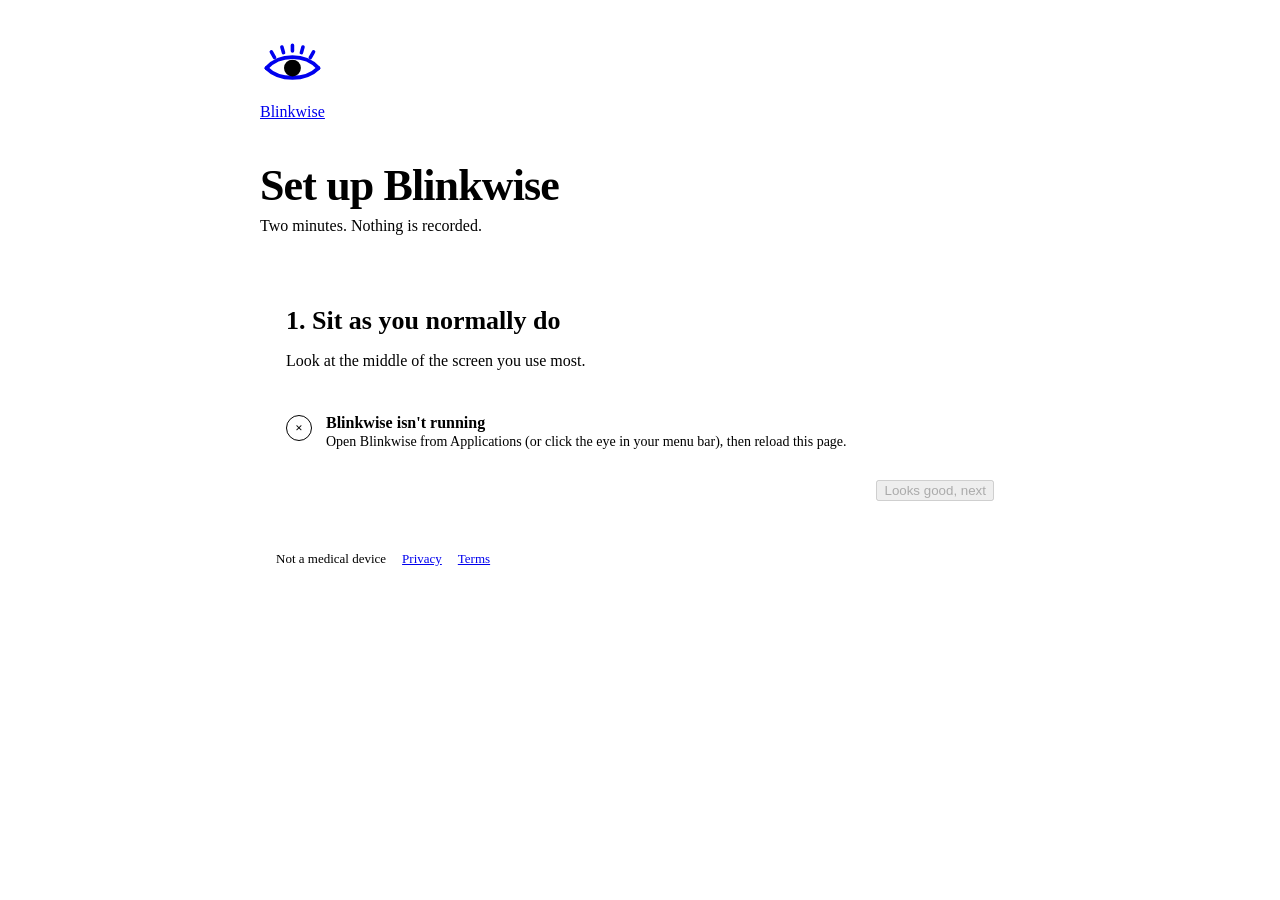
==== commit 3a8a8c32: "v0.2.0: show what's actually wrong, never a stale page; blinkwise diagnose * The camera engine faili" ====
--- a/src/blinkwise/ui/static/setup.html
+++ b/src/blinkwise/ui/static/setup.html
@@ -132,7 +132,7 @@
     </ul>
     <div class="row"><button class="primary" id="openDash">Open dashboard</button></div>
   </section>
-  <footer class="legal"><span>Not a medical device</span><a href="/privacy" target="_blank" rel="noopener">Privacy</a><a href="/terms" target="_blank" rel="noopener">Terms</a></footer>
+  <footer class="legal"><span id="ver"></span><span>Not a medical device</span><a href="/privacy" target="_blank" rel="noopener">Privacy</a><a href="/terms" target="_blank" rel="noopener">Terms</a></footer>
 </div>
 
 <script>
@@ -147,8 +147,20 @@
   const yaw = median(hist.map(h => h.head_yaw)), pitch = median(hist.map(h => h.head_pitch_now));
   const dist = median(hist.map(h => h.distance_cm)), lum = d.luminance;
   const checks = [];
+  // Say what's actually wrong: blocked, waiting, busy or starting is not "no face".
+  const perm = d.camera_permission, settingsBtn = ` <button class="link" data-act="camera_settings">Open camera settings</button>`;
+  if (d.paused) { checks.push(["bad","The camera is paused","Resume it from the eye icon in your menu bar."]); return {checks, yaw, pitch}; }
+  if (d.engine_error) { checks.push(["bad","Blinkwise couldn't start its camera engine", esc(d.engine_error) + " It tries again every 30 seconds."]); return {checks, yaw, pitch}; }
+  if (perm === "denied" || perm === "restricted") {
+    checks.push(["bad","Blinkwise isn't allowed to use the camera",
+      "In System Settings > Privacy & Security > Camera, turn on Blinkwise (it may be listed as Python). If it isn't listed, quit Blinkwise from the menu bar and open it again." + settingsBtn]);
+    return {checks, yaw, pitch};
+  }
+  if (perm === "asking") { checks.push(["wait","Allow camera access","macOS is asking whether Blinkwise may use the camera. Click Allow in that window."]); return {checks, yaw, pitch}; }
+  if (d.camera_error) { checks.push(["bad","The camera won't start", "Another app (a video call?) may be using it. Blinkwise keeps retrying. " + esc(d.camera_error)]); return {checks, yaw, pitch}; }
+  if (!d.face && !d.fps) { checks.push(["wait","Starting the camera...","This takes a few seconds the first time."]); return {checks, yaw, pitch}; }
   checks.push(d.face ? ["ok","We can see you", d.people_in_view > 1 ? `${d.people_in_view} people in view; Blinkwise follows the person closest to the screen.` : ""]
-                     : ["bad","We can't find your face","Make sure the camera isn't covered and your face is in view."]);
+                     : ["bad","We can't find your face","The camera is on, but no face is in view. Sit in front of it, uncovered, with some light on your face."]);
   if (d.face){
     checks.push(d.eyes_hidden ? ["bad","We can't see your eyes","Take off sunglasses, or tilt your glasses or screen slightly so reflections don't cover your eyes."]
                               : ["ok","Both eyes are visible",""]);
@@ -265,7 +277,17 @@
   clearTimeout(pollTimer);
   pollTimer = setTimeout(poll, step === 5 && calRunning ? 100 : 500);   // cues need quick updates
   let d;
-  try { d = await (await fetch("/api/live")).json(); } catch(e){ return; }
+  try { d = await (await fetch("/api/live")).json(); }
+  catch(e){
+    // Don't leave stale results up when the app has stopped or restarted elsewhere.
+    if (step === 1){
+      $("checks").innerHTML = `<li><span class="dot bad">&#215;</span><div><b>Blinkwise isn't running</b><small>Open Blinkwise from Applications (or click the eye in your menu bar), then reload this page.</small></div></li>`;
+      $("next1").disabled = true;
+    }
+    $("ver").textContent = "";
+    return;
+  }
+  if (d.version) $("ver").textContent = "v" + d.version;
   if (!d.running) return;
   if (step === 5){ renderCal(d); return; }
   hist.push(d); if (hist.length > 6) hist.shift();
@@ -273,7 +295,8 @@
     const {checks, yaw} = evaluate(d);
     $("diagram").innerHTML = drawDiagram(yaw);
     $("checks").innerHTML = checks.map(([lvl,t,sub]) =>
-      `<li><span class="dot ${lvl}">${lvl==="ok"?"&#10003;":lvl==="warn"?"!":"&#215;"}</span><div><b>${t}</b>${sub?`<small>${sub}</small>`:""}</div></li>`).join("");
+      `<li><span class="dot ${lvl}">${lvl==="ok"?"&#10003;":lvl==="warn"?"!":lvl==="wait"?"&#8230;":"&#215;"}</span><div><b>${t}</b>${sub?`<small>${sub}</small>`:""}</div></li>`).join("");
+    document.querySelectorAll("#checks [data-act]").forEach(b => b.onclick = () => act(b.dataset.act));
     $("next1").disabled = !d.face || checks.some(c => c[0] === "bad");
     $("next1").textContent = checks.some(c => c[0] === "warn") ? "Good enough, next" : "Looks good, next";
   } else if (step === 2){
